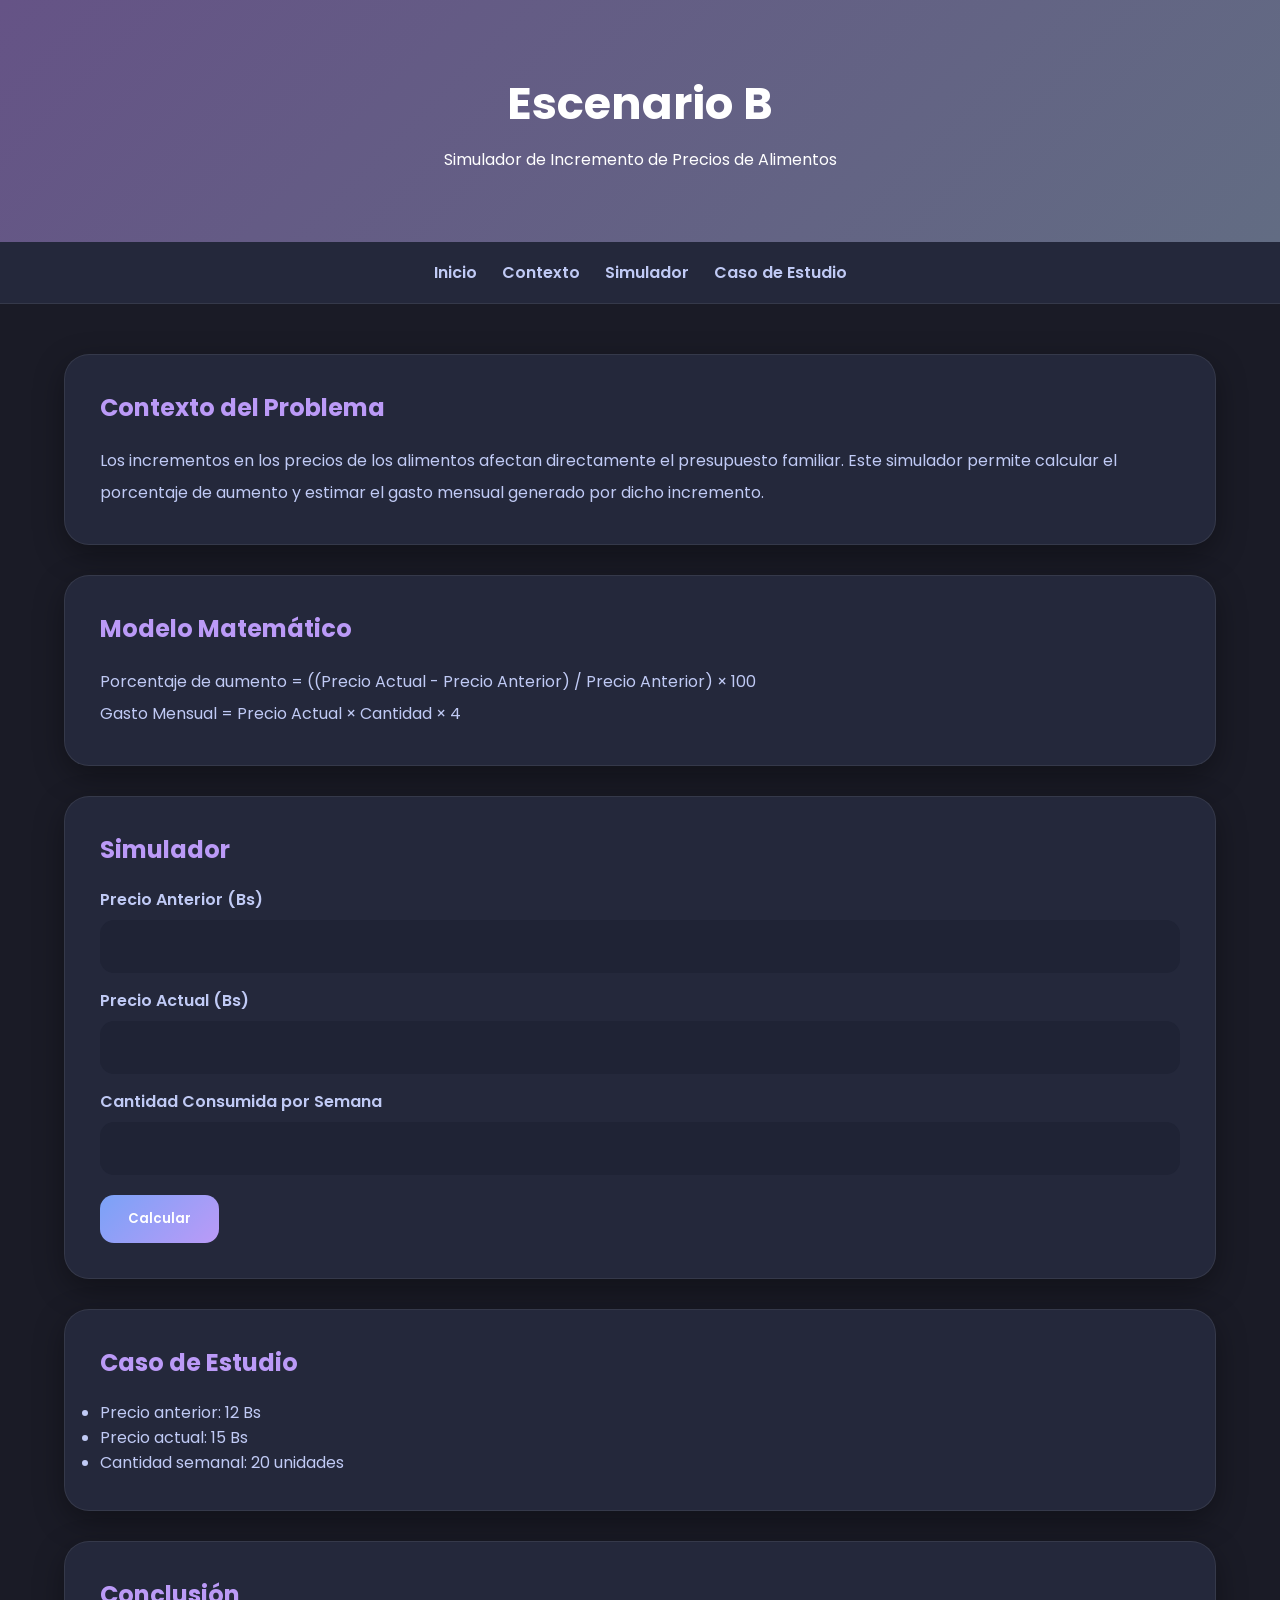
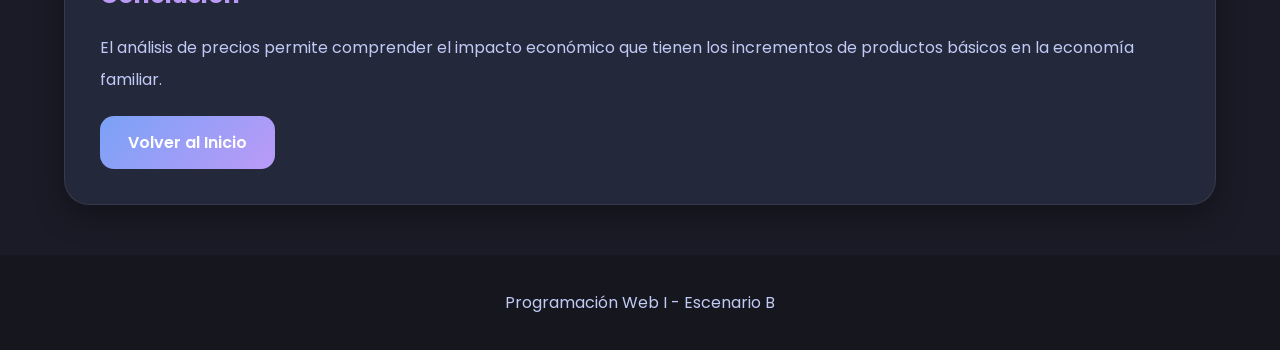
==== HTML/escenarioB.html @ 2f1b3fea "first commit" ====
<!DOCTYPE html>
<html lang="es">

<head>

    <meta charset="UTF-8">
    <meta name="viewport" content="width=device-width, initial-scale=1.0">

    <title>Escenario B - Precios de Alimentos</title>

    <link rel="stylesheet" href="../ESTILOS/escenarios.css">

</head>

<body>

    <header>

        <h1>Escenario B</h1>

        <p>
            Simulador de Incremento de Precios de Alimentos
        </p>

    </header>

    <nav>

        <a href="../index.html">Inicio</a>
        <a href="#contexto">Contexto</a>
        <a href="#simulador">Simulador</a>
        <a href="#caso">Caso de Estudio</a>

    </nav>

    <main>

        <section id="contexto">

            <h2>Contexto del Problema</h2>

            <p>

                Los incrementos en los precios de los alimentos afectan
                directamente el presupuesto familiar. Este simulador
                permite calcular el porcentaje de aumento y estimar
                el gasto mensual generado por dicho incremento.

            </p>

        </section>

        <section>

            <h2>Modelo Matemático</h2>

            <p>

                Porcentaje de aumento =
                ((Precio Actual - Precio Anterior) / Precio Anterior) × 100

            </p>

            <p>

                Gasto Mensual =
                Precio Actual × Cantidad × 4

            </p>

        </section>

        <section id="simulador">

            <h2>Simulador</h2>

            <label>Precio Anterior (Bs)</label>
            <input type="number" id="precioAnterior">

            <label>Precio Actual (Bs)</label>
            <input type="number" id="precioActual">

            <label>Cantidad Consumida por Semana</label>
            <input type="number" id="cantidad">

            <button onclick="calcularAumento()">
                Calcular
            </button>

            <div id="resultado"></div>

        </section>

        <section id="caso">

            <h2>Caso de Estudio</h2>

            <ul>

                <li>Precio anterior: 12 Bs</li>
                <li>Precio actual: 15 Bs</li>
                <li>Cantidad semanal: 20 unidades</li>

            </ul>

        </section>

        <section>

            <h2>Conclusión</h2>

            <p>

                El análisis de precios permite comprender el impacto
                económico que tienen los incrementos de productos
                básicos en la economía familiar.

            </p>

            <a href="../index.html" class="boton">
                Volver al Inicio
            </a>

        </section>

    </main>

    <footer>

        <p>
            Programación Web I - Escenario B
        </p>

    </footer>

    <script src="../JAVASCRIPT/escenarioB.js"></script>

</body>

</html>
---- ESTILOS/escenarios.css ----
@import url('https://fonts.googleapis.com/css2?family=Poppins:wght@300;400;500;600;700&display=swap');

*{
    margin:0;
    padding:0;
    box-sizing:border-box;
    font-family:'Poppins',sans-serif;
}

body{

    background:#1A1B26;

    color:#C0CAF5;
}

/* HEADER */

header{

    background:
    linear-gradient(
        135deg,
        #655386,
        #626c83
    );

    color:white;

    text-align:center;

    padding:70px 20px;
}

header h1{

    font-size:2.8rem;

    margin-bottom:10px;
}

/* NAV */

nav{

    background:#24283B;

    display:flex;

    justify-content:center;

    gap:25px;

    padding:18px;

    border-bottom:
    1px solid rgba(255,255,255,.08);
}

nav a{

    color:#C0CAF5;

    text-decoration:none;

    font-weight:600;
}

nav a:hover{

    color:#BB9AF7;
}

/* MAIN */

main{

    width:90%;

    max-width:1200px;

    margin:50px auto;
}

section{

    background:#24283B;

    padding:35px;

    border-radius:25px;

    margin-bottom:30px;

    border:1px solid rgba(255,255,255,.08);

    box-shadow:
    0 10px 30px rgba(0,0,0,.35);
}

section h2{

    color:#BB9AF7;

    margin-bottom:20px;
}

section p{

    line-height:2;
}

/* FORMULARIOS */

label{

    display:block;

    margin-top:15px;

    margin-bottom:8px;

    font-weight:600;
}

input{

    width:100%;

    padding:14px;

    border:none;

    border-radius:14px;

    background:#1F2335;

    color:white;

    font-size:16px;
}

input:focus{

    outline:none;

    box-shadow:
    0 0 15px rgba(122,162,247,.35);
}

/* BOTONES */

button,
.boton{

    display:inline-block;

    margin-top:20px;

    padding:14px 28px;

    border:none;

    border-radius:14px;

    cursor:pointer;

    text-decoration:none;

    color:white;

    font-weight:600;

    background:
    linear-gradient(
        135deg,
        #7AA2F7,
        #BB9AF7
    );

    transition:.3s;
}

button:hover,
.boton:hover{

    transform:translateY(-4px);
}

/* RESULTADOS */

.resultado{

    margin-top:25px;

    padding:25px;

    border-radius:18px;

    line-height:2;
}

.normal{

    background:#2D3A27;

    border-left:8px solid #9ECE6A;
}

.alerta{

    background:#3D3424;

    border-left:8px solid #E0AF68;
}

.critico{

    background:#402A34;

    border-left:8px solid #F7768E;
}

/* FOOTER */

footer{

    background:#16161E;

    text-align:center;

    padding:35px;
}

/* RESPONSIVE */

@media(max-width:768px){

    nav{

        flex-direction:column;

        align-items:center;
    }

    header h1{

        font-size:2rem;
    }

    section{

        padding:25px;
    }
}
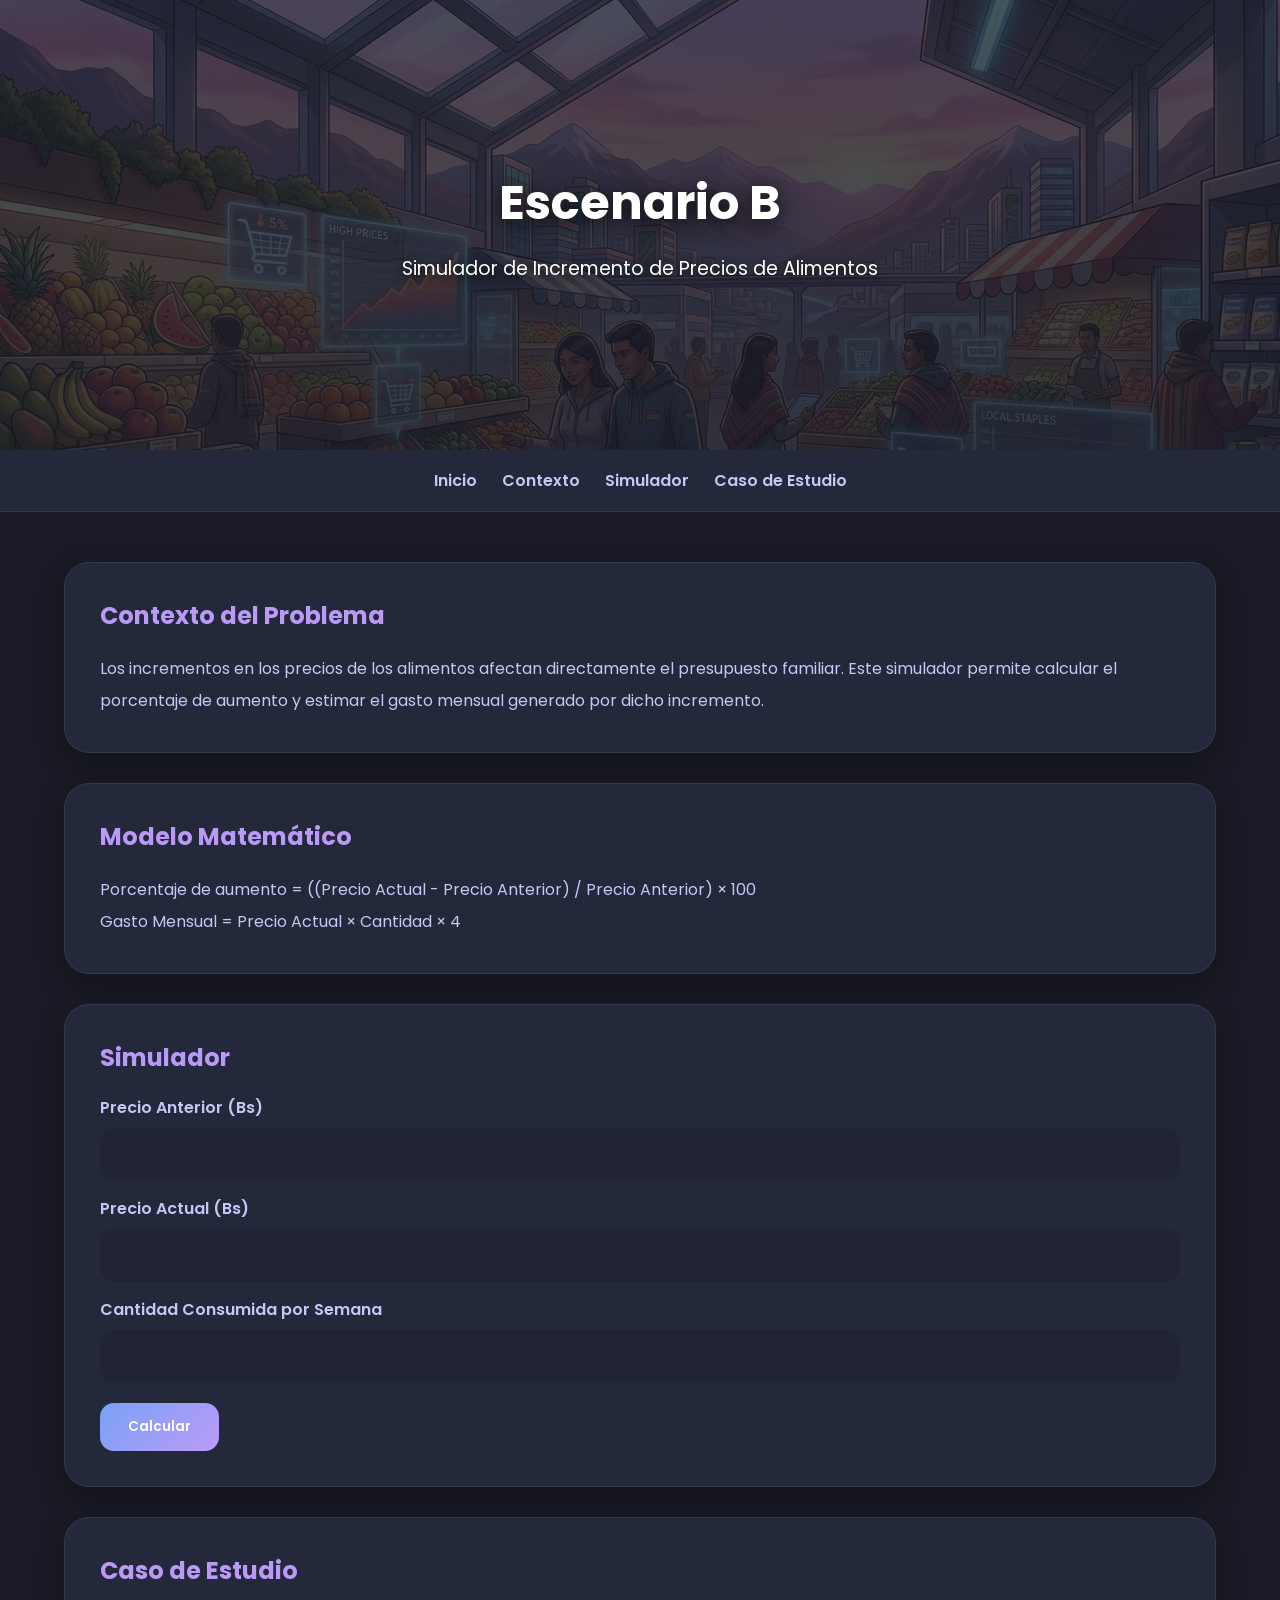
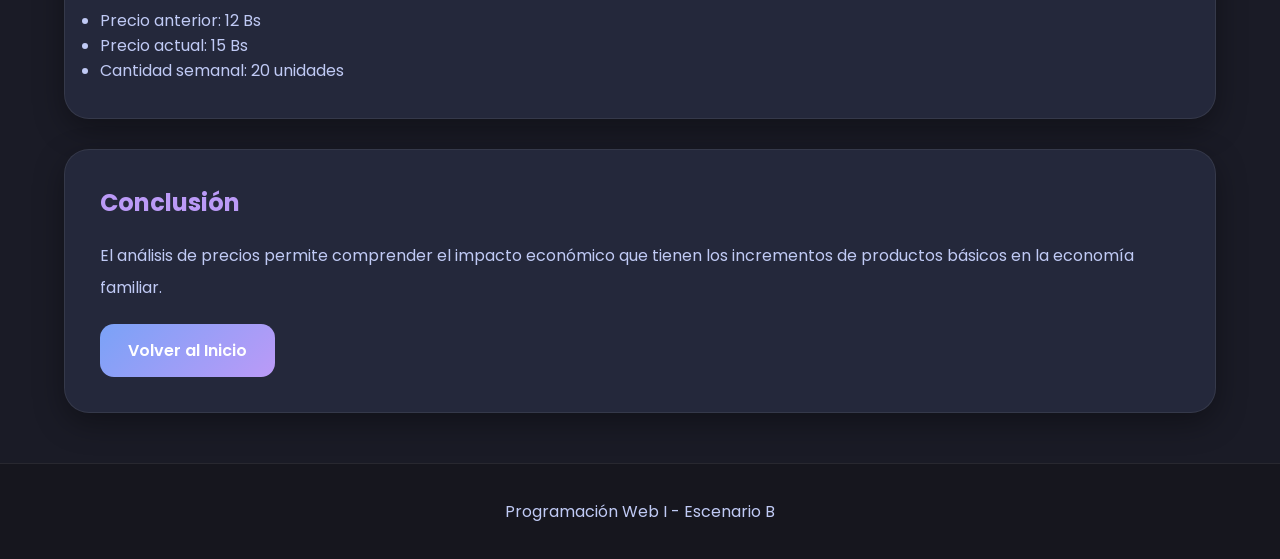
==== commit d638a4ba: "Actualizacion del proyecto" ====
--- a/HTML/escenarioB.html
+++ b/HTML/escenarioB.html
@@ -14,7 +14,7 @@
 
 <body>
 
-    <header>
+    <header class="header-b">
 
         <h1>Escenario B</h1>
 
--- a/ESTILOS/escenarios.css
+++ b/ESTILOS/escenarios.css
@@ -18,25 +18,119 @@
 
 header{
 
-    background:
-    linear-gradient(
-        135deg,
-        #655386,
-        #626c83
-    );
+    min-height:50vh;
+
+    display:flex;
+
+    flex-direction:column;
+
+    justify-content:center;
+
+    align-items:center;
+
+    text-align:center;
 
     color:white;
 
-    text-align:center;
-
-    padding:70px 20px;
+    padding:60px 20px;
+
+    background-size:cover;
+
+    background-position:center;
+
+    background-repeat:no-repeat;
 }
 
 header h1{
 
-    font-size:2.8rem;
-
-    margin-bottom:10px;
+    font-size:3rem;
+
+    margin-bottom:15px;
+
+    text-shadow:
+    0 4px 20px rgba(0,0,0,.8);
+}
+
+header p{
+
+    font-size:1.2rem;
+
+    text-shadow:
+    0 2px 10px rgba(0,0,0,.8);
+}
+
+/* CABECERAS PERSONALIZADAS */
+
+/* ESCENARIO A */
+
+.header-a{
+
+    background:
+    linear-gradient(
+        rgba(26,27,38,.75),
+        rgba(26,27,38,.85)
+    ),
+    url("../IMAGENES/ESCENARIO,A.png");
+}
+
+/* ESCENARIO B */
+
+.header-b{
+
+    background:
+    linear-gradient(
+        rgba(26,27,38,.75),
+        rgba(26,27,38,.85)
+    ),
+    url("../IMAGENES/ESCENARIO,B.png");
+}
+
+/* ESCENARIO C */
+
+.header-c{
+
+    background:
+    linear-gradient(
+        rgba(26,27,38,.75),
+        rgba(26,27,38,.85)
+    ),
+    url("../IMAGENES/ESCENARIO,C.png");
+}
+
+/* ESCENARIO D */
+
+.header-d{
+
+    background:
+    linear-gradient(
+        rgba(26,27,38,.75),
+        rgba(26,27,38,.85)
+    ),
+    url("../IMAGENES/ESCENARIO,D.png");
+}
+
+/* ESCENARIO E */
+
+.header-e{
+
+    background:
+    linear-gradient(
+        rgba(26,27,38,.75),
+        rgba(26,27,38,.85)
+    ),
+    url("../IMAGENES/ESCENARIO,E.png");
+}
+
+/* ESCENARIO F */
+
+.header-f{
+
+    background:
+    linear-gradient(
+        rgba(26,27,38,.75),
+        rgba(26,27,38,.85)
+    ),
+    url("../IMAGENES/ESCENARIO,F.png");
 }
 
 /* NAV */
@@ -64,6 +158,8 @@
     text-decoration:none;
 
     font-weight:600;
+
+    transition:.3s;
 }
 
 nav a:hover{
@@ -185,6 +281,9 @@
 .boton:hover{
 
     transform:translateY(-4px);
+
+    box-shadow:
+    0 10px 25px rgba(122,162,247,.35);
 }
 
 /* RESULTADOS */
@@ -230,6 +329,9 @@
     text-align:center;
 
     padding:35px;
+
+    border-top:
+    1px solid rgba(255,255,255,.08);
 }
 
 /* RESPONSIVE */
@@ -246,6 +348,11 @@
     header h1{
 
         font-size:2rem;
+    }
+
+    header p{
+
+        font-size:1rem;
     }
 
     section{
